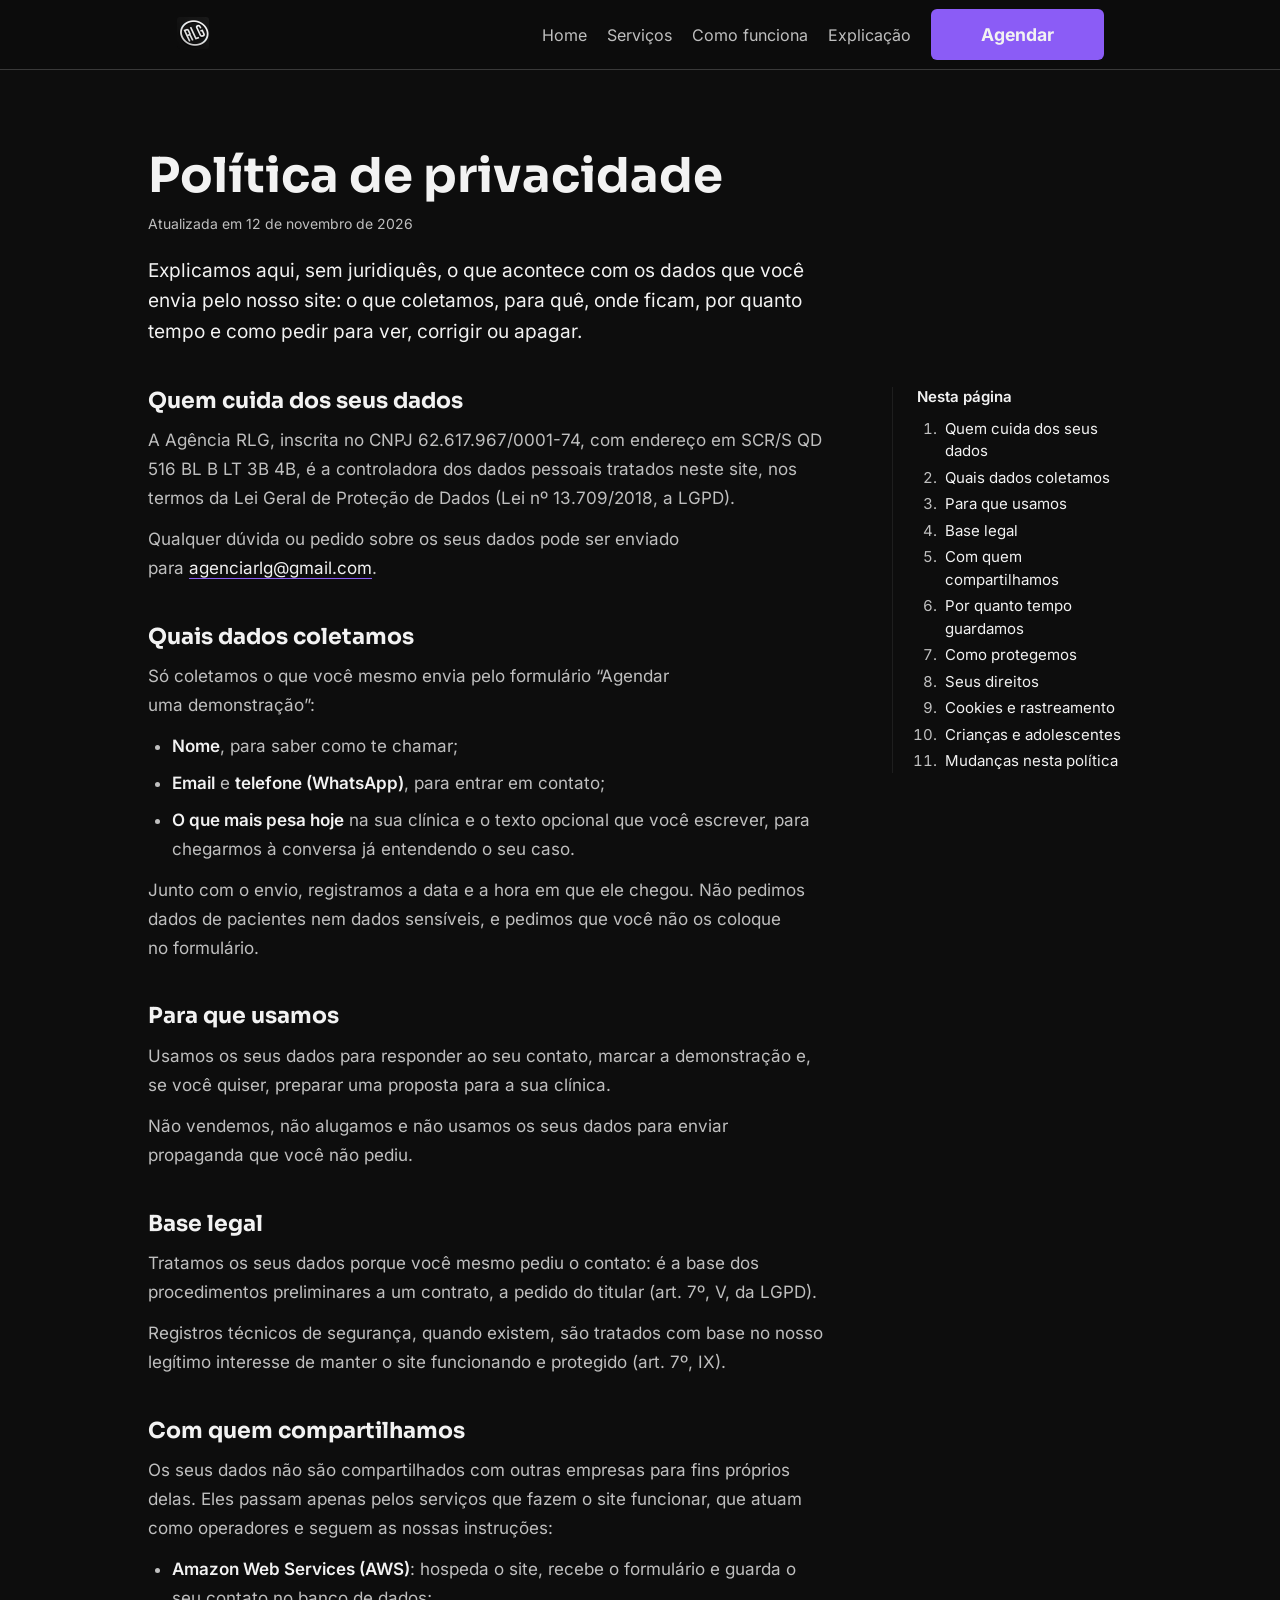
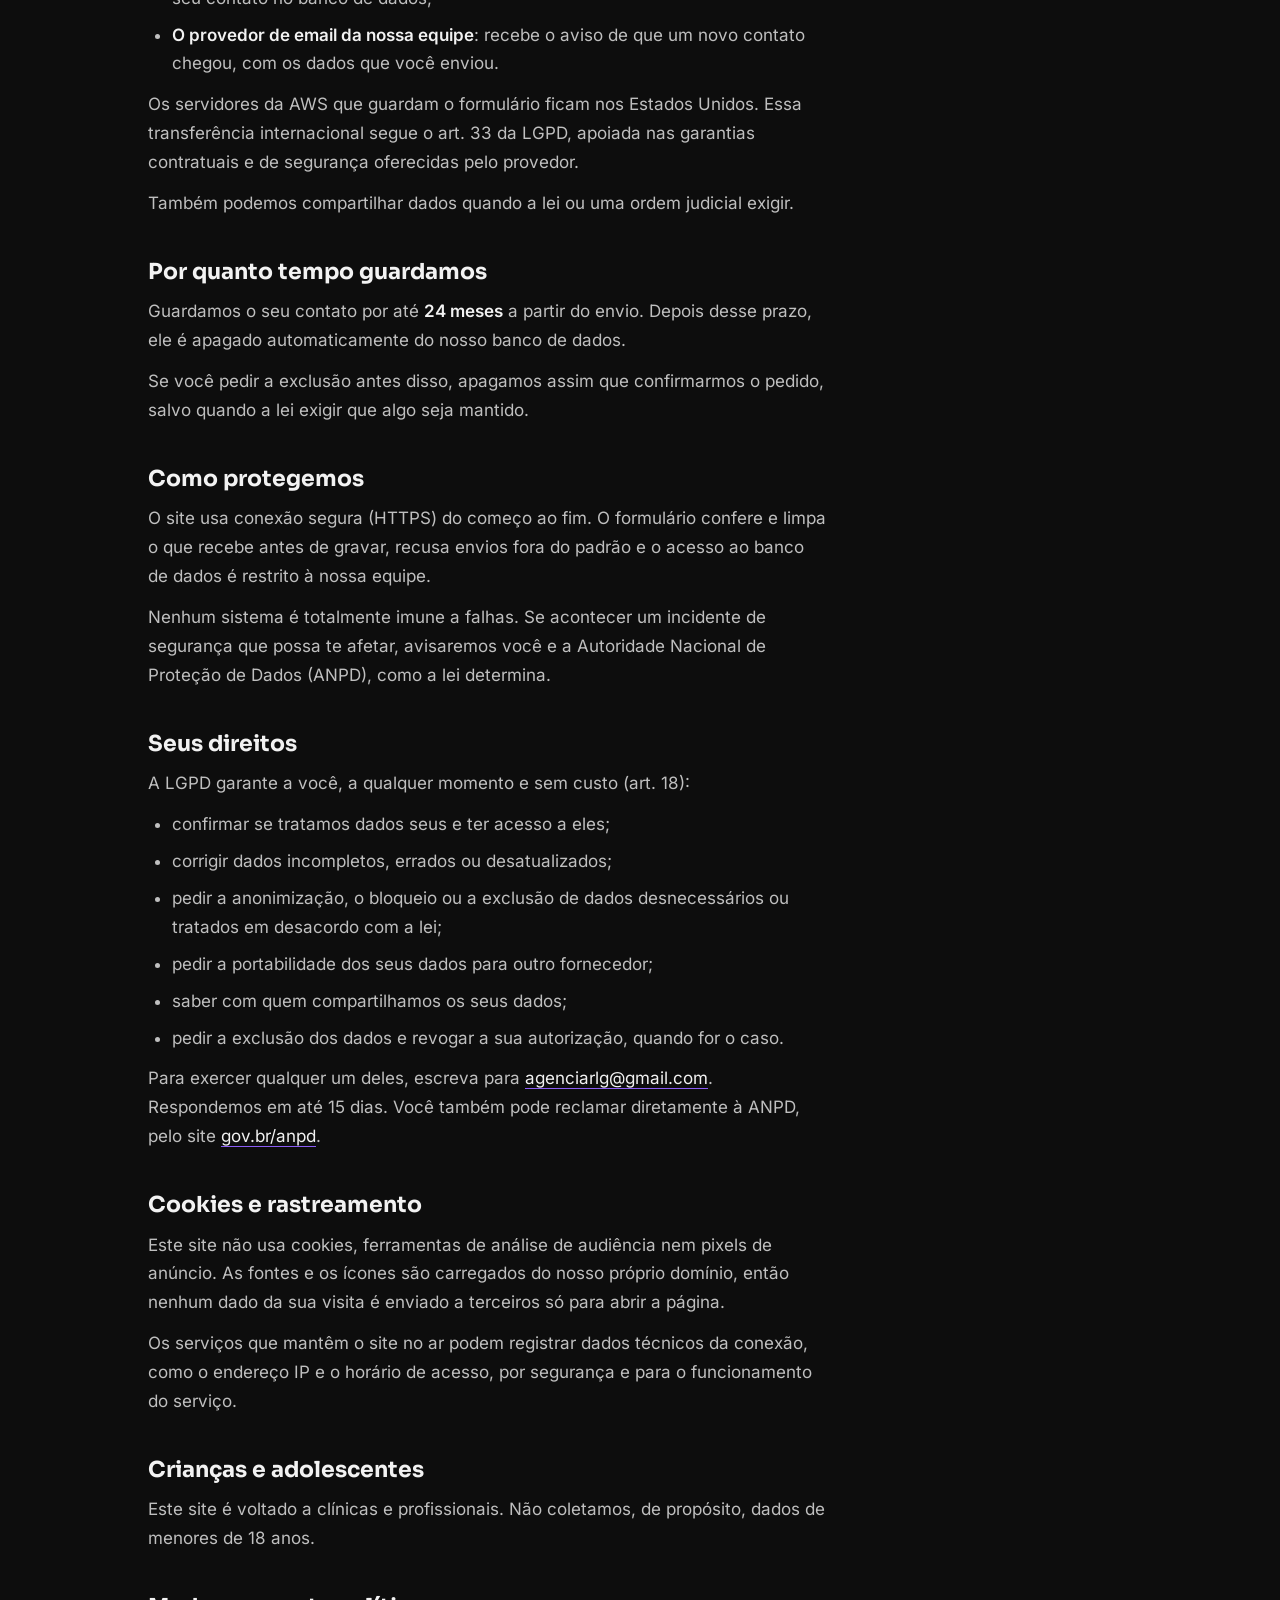
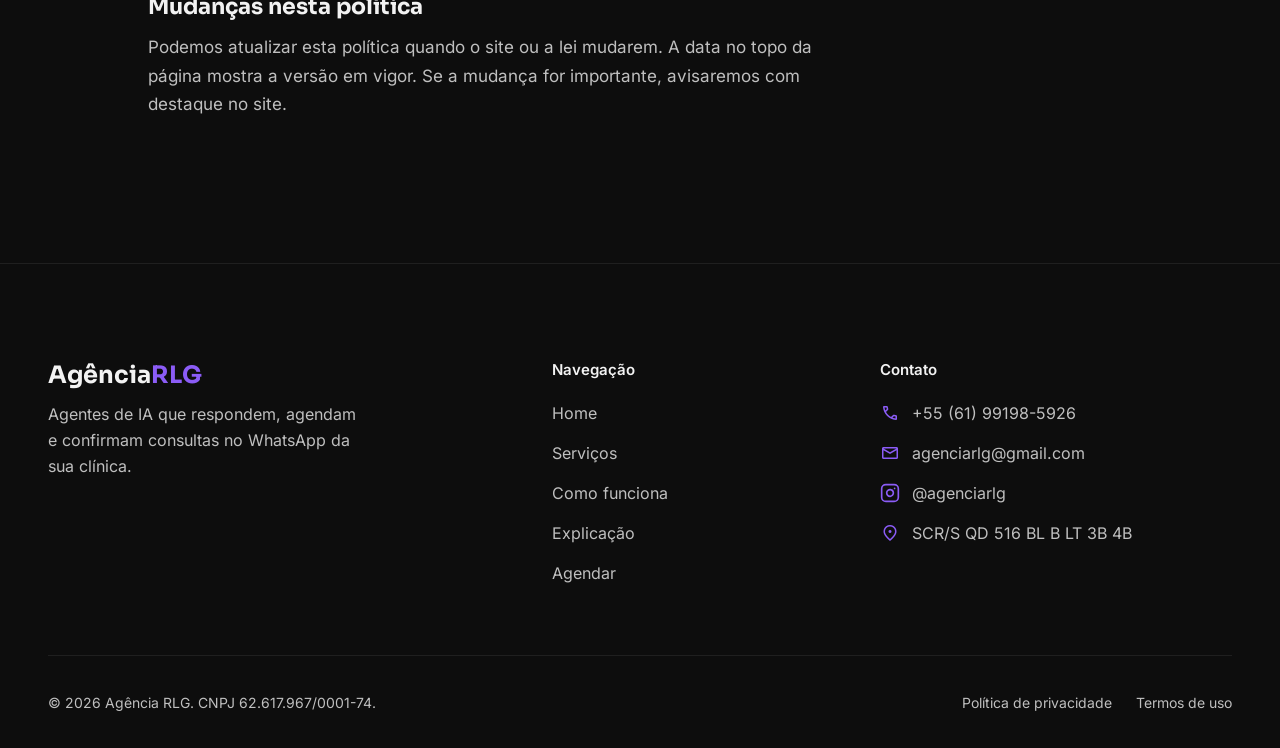
==== privacidade.html @ 0df40e10 "feat: rodape novo, paginas de privacidade e termos (LGPD) e fontes no proprio site - Rodape em estil" ====
<!DOCTYPE html>
<html lang="pt-br">
<head>
    <meta charset="UTF-8">
    <meta name="viewport" content="width=device-width, initial-scale=1.0">
    <title>Política de privacidade | Agência RLG</title>
    <meta name="description" content="Como a Agência RLG coleta, usa, guarda e protege os dados enviados pelo formulário do site, e como exercer os seus direitos pela LGPD.">
    <link rel="stylesheet" href="estilos/style.css">
    <link rel="stylesheet" href="estilos/telaGrande.css" media="screen">
    <link rel="stylesheet" href="estilos/rodape.css">
    <link rel="stylesheet" href="estilos/legal.css">
    <link rel="shortcut icon" href="imagens-provisorias/favicon.ico" type="image/x-icon">
    <link rel="preload" href="fontes/inter-latin.woff2" as="font" type="font/woff2" crossorigin>
    <link rel="stylesheet" href="estilos/fontes.css">
</head>
<body>
    <header>
        <nav>
            <a href="index.html#home" aria-label="Agência RLG, voltar ao início"><img src="imagens-provisorias/favicon-32x32.png" alt="Logo RLG" id="logo"></a>

            <button id="btn-menu" aria-label="Abrir Menu">
                <span class="linha"></span>
                <span class="linha"></span>
                <span class="linha"></span>
            </button>

            <ul id="menu-links">
                <img src="imagens-provisorias/favicon-32x32.png" alt="Logo RLG Menu" id="logo-menu">

                <li><a href="index.html#home">Home</a></li>
                <li><a href="index.html#servicos">Serviços</a></li>
                <li><a href="index.html#como-funciona">Como funciona</a></li>
                <li><a href="index.html#explicacao">Explicação</a></li>
                <li><a href="index.html#call" class="ctf">Agendar</a></li>
            </ul>
        </nav>
    </header>

    <main class="legal">
        <article class="legal-inner">
            <div class="legal-cabecalho">
                <h1>Política de privacidade</h1>
                <p class="legal-data">Atualizada em <time datetime="2026-11-12">12 de novembro de 2026</time></p>
                <p class="legal-intro">Explicamos aqui, sem juridiquês, o que acontece com os dados que você envia pelo nosso site: o que coletamos, para quê, onde ficam, por quanto tempo e como pedir para ver, corrigir ou apagar.</p>
            </div>

            <div class="legal-sumario" role="navigation" aria-label="Nesta página">
                <h2>Nesta página</h2>
                <ol>
                        <li><a href="#quem-somos">Quem cuida dos seus dados</a></li>
                        <li><a href="#dados">Quais dados coletamos</a></li>
                        <li><a href="#uso">Para que usamos</a></li>
                        <li><a href="#base-legal">Base legal</a></li>
                        <li><a href="#compartilhamento">Com quem compartilhamos</a></li>
                        <li><a href="#retencao">Por quanto tempo guardamos</a></li>
                        <li><a href="#seguranca">Como protegemos</a></li>
                        <li><a href="#direitos">Seus direitos</a></li>
                        <li><a href="#cookies">Cookies e rastreamento</a></li>
                        <li><a href="#menores">Crianças e adolescentes</a></li>
                        <li><a href="#mudancas">Mudanças nesta política</a></li>
                </ol>
            </div>

            <div class="legal-corpo">
                <section id="quem-somos" class="legal-secao">
                    <h2>Quem cuida dos seus dados</h2>
                    <p>A Agência RLG, inscrita no CNPJ 62.617.967/0001-74, com endereço em SCR/S QD 516 BL B LT 3B 4B, é a controladora dos dados pessoais tratados neste site, nos termos da Lei Geral de Proteção de Dados (Lei nº 13.709/2018, a LGPD).</p>
                    <p>Qualquer dúvida ou pedido sobre os seus dados pode ser enviado para <a href="mailto:agenciarlg@gmail.com">agenciarlg@gmail.com</a>.</p>
                </section>

                <section id="dados" class="legal-secao">
                    <h2>Quais dados coletamos</h2>
                    <p>Só coletamos o que você mesmo envia pelo formulário “Agendar uma demonstração”:</p>
                    <ul>
                        <li><strong>Nome</strong>, para saber como te chamar;</li>
                        <li><strong>Email</strong> e <strong>telefone (WhatsApp)</strong>, para entrar em contato;</li>
                        <li><strong>O que mais pesa hoje</strong> na sua clínica e o texto opcional que você escrever, para chegarmos à conversa já entendendo o seu caso.</li>
                    </ul>
                    <p>Junto com o envio, registramos a data e a hora em que ele chegou. Não pedimos dados de pacientes nem dados sensíveis, e pedimos que você não os coloque no formulário.</p>
                </section>

                <section id="uso" class="legal-secao">
                    <h2>Para que usamos</h2>
                    <p>Usamos os seus dados para responder ao seu contato, marcar a demonstração e, se você quiser, preparar uma proposta para a sua clínica.</p>
                    <p>Não vendemos, não alugamos e não usamos os seus dados para enviar propaganda que você não pediu.</p>
                </section>

                <section id="base-legal" class="legal-secao">
                    <h2>Base legal</h2>
                    <p>Tratamos os seus dados porque você mesmo pediu o contato: é a base dos procedimentos preliminares a um contrato, a pedido do titular (art. 7º, V, da LGPD).</p>
                    <p>Registros técnicos de segurança, quando existem, são tratados com base no nosso legítimo interesse de manter o site funcionando e protegido (art. 7º, IX).</p>
                </section>

                <section id="compartilhamento" class="legal-secao">
                    <h2>Com quem compartilhamos</h2>
                    <p>Os seus dados não são compartilhados com outras empresas para fins próprios delas. Eles passam apenas pelos serviços que fazem o site funcionar, que atuam como operadores e seguem as nossas instruções:</p>
                    <ul>
                        <li><strong>Amazon Web Services (AWS)</strong>: hospeda o site, recebe o formulário e guarda o seu contato no banco de dados;</li>
                        <li><strong>O provedor de email da nossa equipe</strong>: recebe o aviso de que um novo contato chegou, com os dados que você enviou.</li>
                    </ul>
                    <p>Os servidores da AWS que guardam o formulário ficam nos Estados Unidos. Essa transferência internacional segue o art. 33 da LGPD, apoiada nas garantias contratuais e de segurança oferecidas pelo provedor.</p>
                    <p>Também podemos compartilhar dados quando a lei ou uma ordem judicial exigir.</p>
                </section>

                <section id="retencao" class="legal-secao">
                    <h2>Por quanto tempo guardamos</h2>
                    <p>Guardamos o seu contato por até <strong>24 meses</strong> a partir do envio. Depois desse prazo, ele é apagado automaticamente do nosso banco de dados.</p>
                    <p>Se você pedir a exclusão antes disso, apagamos assim que confirmarmos o pedido, salvo quando a lei exigir que algo seja mantido.</p>
                </section>

                <section id="seguranca" class="legal-secao">
                    <h2>Como protegemos</h2>
                    <p>O site usa conexão segura (HTTPS) do começo ao fim. O formulário confere e limpa o que recebe antes de gravar, recusa envios fora do padrão e o acesso ao banco de dados é restrito à nossa equipe.</p>
                    <p>Nenhum sistema é totalmente imune a falhas. Se acontecer um incidente de segurança que possa te afetar, avisaremos você e a Autoridade Nacional de Proteção de Dados (ANPD), como a lei determina.</p>
                </section>

                <section id="direitos" class="legal-secao">
                    <h2>Seus direitos</h2>
                    <p>A LGPD garante a você, a qualquer momento e sem custo (art. 18):</p>
                    <ul>
                        <li>confirmar se tratamos dados seus e ter acesso a eles;</li>
                        <li>corrigir dados incompletos, errados ou desatualizados;</li>
                        <li>pedir a anonimização, o bloqueio ou a exclusão de dados desnecessários ou tratados em desacordo com a lei;</li>
                        <li>pedir a portabilidade dos seus dados para outro fornecedor;</li>
                        <li>saber com quem compartilhamos os seus dados;</li>
                        <li>pedir a exclusão dos dados e revogar a sua autorização, quando for o caso.</li>
                    </ul>
                    <p>Para exercer qualquer um deles, escreva para <a href="mailto:agenciarlg@gmail.com">agenciarlg@gmail.com</a>. Respondemos em até 15 dias. Você também pode reclamar diretamente à ANPD, pelo site <a href="https://www.gov.br/anpd" target="_blank" rel="noopener noreferrer">gov.br/anpd</a>.</p>
                </section>

                <section id="cookies" class="legal-secao">
                    <h2>Cookies e rastreamento</h2>
                    <p>Este site não usa cookies, ferramentas de análise de audiência nem pixels de anúncio. As fontes e os ícones são carregados do nosso próprio domínio, então nenhum dado da sua visita é enviado a terceiros só para abrir a página.</p>
                    <p>Os serviços que mantêm o site no ar podem registrar dados técnicos da conexão, como o endereço IP e o horário de acesso, por segurança e para o funcionamento do serviço.</p>
                </section>

                <section id="menores" class="legal-secao">
                    <h2>Crianças e adolescentes</h2>
                    <p>Este site é voltado a clínicas e profissionais. Não coletamos, de propósito, dados de menores de 18 anos.</p>
                </section>

                <section id="mudancas" class="legal-secao">
                    <h2>Mudanças nesta política</h2>
                    <p>Podemos atualizar esta política quando o site ou a lei mudarem. A data no topo da página mostra a versão em vigor. Se a mudança for importante, avisaremos com destaque no site.</p>
                </section>
            </div>
        </article>
    </main>

    <footer class="rodape">
        <div class="rodape-inner">
            <div class="rodape-marca">
                <a href="index.html#home" class="rodape-logo" aria-label="Agência RLG, voltar ao início">Agência<span>RLG</span></a>
                <p>Agentes de IA que respondem, agendam e confirmam consultas no WhatsApp da sua clínica.</p>
            </div>

            <div class="rodape-coluna" role="navigation" aria-label="Seções do site">
                <h2 class="rodape-rotulo">Navegação</h2>
                <ul>
                    <li><a href="index.html#home">Home</a></li>
                    <li><a href="index.html#servicos">Serviços</a></li>
                    <li><a href="index.html#como-funciona">Como funciona</a></li>
                    <li><a href="index.html#explicacao">Explicação</a></li>
                    <li><a href="index.html#call">Agendar</a></li>
                </ul>
            </div>

            <div class="rodape-coluna">
                <h2 class="rodape-rotulo">Contato</h2>
                <ul class="rodape-contato">
                    <li>
                        <span class="material-symbols-outlined" aria-hidden="true">call</span>
                        <a href="tel:+5561991985926">+55 (61) 99198-5926</a>
                    </li>
                    <li>
                        <span class="material-symbols-outlined" aria-hidden="true">mail</span>
                        <a href="mailto:agenciarlg@gmail.com">agenciarlg@gmail.com</a>
                    </li>
                    <li>
                        <svg class="rodape-icone-svg" aria-hidden="true" xmlns="http://www.w3.org/2000/svg" width="20" height="20" viewBox="0 0 24 24" fill="none" stroke="currentColor" stroke-width="2" stroke-linecap="round" stroke-linejoin="round">
                            <rect x="2" y="2" width="20" height="20" rx="5" ry="5"></rect>
                            <path d="M16 11.37A4 4 0 1 1 12.63 8 4 4 0 0 1 16 11.37z"></path>
                            <line x1="17.5" y1="6.5" x2="17.51" y2="6.5"></line>
                        </svg>
                        <a href="https://www.instagram.com/agenciarlg" target="_blank" rel="noopener noreferrer">@agenciarlg</a>
                    </li>
                    <li>
                        <span class="material-symbols-outlined" aria-hidden="true">location_on</span>
                        <span>SCR/S QD 516 BL B LT 3B 4B</span>
                    </li>
                </ul>
            </div>
        </div>

        <div class="rodape-base">
            <p>&copy; 2026 Agência RLG. CNPJ 62.617.967/0001-74.</p>
            <ul class="rodape-legal">
                <li><a href="privacidade.html">Política de privacidade</a></li>
                <li><a href="termos.html">Termos de uso</a></li>
            </ul>
        </div>
    </footer>

    <script src="scripts/script.js"></script>
</body>
</html>
---- estilos/style.css ----
@charset 'UTF-8';

:root {

    --cor-1: #0D0D0D;
    --cor-2: #F2F2F2;
    --cor-3: #BFBFBF;
    --cor-detalhe: #8B5CF6;
    --cor-hover: #9064f7;
    --cor-sub-detalhe: #3B82F6;
    --cor-nav: #0d0d0dbe;
    --cor-vidro: rgba(242, 242, 242, 0.1);
    --cor-vidro-hover: rgba(242, 242, 242, 0.2);
    --cor-superficie: #161616;
    --cor-superficie-2: #232323;
    --cor-borda: rgba(242, 242, 242, 0.08);
    --cor-detalhe-suave: color-mix(in srgb, var(--cor-detalhe) 28%, var(--cor-superficie));
    --sombra-card: 0 18px 40px rgba(0, 0, 0, 0.45);
    --cor-grade: color-mix(in srgb, var(--cor-detalhe) 55%, transparent);
    --cor-brilho: color-mix(in srgb, var(--cor-detalhe) 22%, transparent);
    --cor-trilha: rgba(242, 242, 242, 0.14);
    --cor-perigo: #F87171;
    --cor-vidro-escuro: rgba(13, 13, 13, 0.55);
    --cor-vidro-escuro-hover: rgba(13, 13, 13, 0.75);

    /* Formulário do Agendar */
    --cor-campo: var(--cor-1);
    --cor-placeholder: #7A7A7A;
    --cor-chip-marcado: color-mix(in srgb, var(--cor-detalhe) 22%, var(--cor-superficie));

    /* Céu da Explicação: da noite em que a Ana fica sem resposta ao dia da revisão do mês */
    --ceu-noite-1: oklch(15% 0.035 262);
    --ceu-noite-2: oklch(28% 0.065 258);
    --ceu-madrugada-1: oklch(20% 0.03 248);
    --ceu-madrugada-2: oklch(33% 0.045 240);
    --ceu-amanhecer-1: oklch(27% 0.03 35);
    --ceu-amanhecer-2: oklch(55% 0.085 52);
    --ceu-dia-1: oklch(88% 0.02 85);
    --ceu-dia-2: oklch(78% 0.035 75);

    --fonte-titulo: 'Sora', Arial, Helvetica, sans-serif;
    --fonte-texto: 'Inter', Arial, Helvetica, sans-serif;
    --fonte-icone: 'Material Symbols Outlined';

}

* {
    margin: 0;
    padding: 0;
    box-sizing: border-box;
}

html {
    scroll-behavior: smooth;
    overflow-x: clip;
}

body {
    overflow-x: clip;
    background-color: var(--cor-1);
    font-family: 'Inter', Arial, Helvetica, sans-serif;
}

h1, h2, h3 {
    font-family: 'Sora', Arial, Helvetica, sans-serif;
}

section {
    scroll-margin-top: 70px;
}


/* Nav bar */
a {
    text-decoration: none;
    color: var(--cor-3);
}

a.ctf {
    background-color: var(--cor-detalhe);
    padding: 15px 50px;
    border-radius: 5px;
    color: var(--cor-2);
    font-weight: bold;
    transition: 0.3s;
}

a.ctf:hover {
    background-color: var(--cor-hover);
    box-shadow: 1px 0px 5px var(--cor-hover);
    color: var(--cor-2);
}

a.ctf.ativo {
    color: var(--cor-2);
    padding-bottom: 8px;
}

a.ativo {
    color: var(--cor-detalhe); 
    border-bottom: 2px solid var(--cor-detalhe); 
    padding-bottom: 5px;
}

img#logo {
    border-radius: 3px;
}

header {
    position: sticky;
    top: 0;
    z-index: 999;
}

nav {
    background-color: var(--cor-nav);

    display: flex;
    justify-content: space-between;
    align-items: center;

    padding: 0 10px;
    height: 70px;
    border-bottom: 1px solid #bfbfbf41;
}

nav ul {
    gap: 20px;
    display: flex;
    flex-direction: column;
    align-items: flex-start;
    background-color: var(--cor-1);
    position: fixed;
    top: 0;
    right: 0;
    left: auto;
    width: 75%;
    max-width: 350px;
    height: 100vh;
    padding: 80px 40px 40px 40px;
    box-shadow: -10px 0 20px rgba(0, 0, 0, 0.7);
    z-index: 1000;

    transform: translateX(100%);
    visibility: hidden;
    transition: transform 0.35s ease, visibility 0.35s ease;
}

nav li {
    list-style-type: none;
}

nav a:hover {
    color: var(--cor-hover);
    transition: 0.3s;
}

img#logo-menu {
    position: absolute; 
    top: 12px; 
    left: 40px; 
    width: 26px; 
    border-radius: 3px;
}


#btn-menu {
    position: fixed; 
    top: 23px;
    right: 20px;
    width: 30px;
    height: 24px;
    background: transparent;
    border: none;
    cursor: pointer;
    z-index: 1002;
}

#btn-menu .linha {
    position: absolute;
    left: 0;
    width: 100%;
    height: 3px;
    background-color: var(--cor-3);
    transition: all 0.3s ease-in-out;
}

#btn-menu .linha:nth-child(1) { top: 0px; }
#btn-menu .linha:nth-child(2) { top: 10px; }
#btn-menu .linha:nth-child(3) { top: 20px; }

#btn-menu.ativo-mobile .linha:nth-child(1) {
    top: 10px;
    transform: rotate(45deg);
}

#btn-menu.ativo-mobile .linha:nth-child(2) {
    opacity: 0;
}

#btn-menu.ativo-mobile .linha:nth-child(3) {
    top: 10px;
    transform: rotate(-45deg);
}


#btn-menu.ativo-mobile .linha {
    background-color: #fff;
}

nav ul.ativo-mobile {
    transform: translateX(0);
    visibility: visible;
}

nav ul li a {
    color: var(--cor-2);
    font-size: 1.1rem;
    font-weight: normal;
    position: relative;
    display: inline-block;
    transition: color 0.3s ease;
}
nav ul li a.ativo {
    color: var(--cor-detalhe);
    font-weight: bold;
}

nav ul li a.ativo::before {
    content: '';
    position: absolute;
    left: -20px;
    top: 50%;
    transform: translateY(-50%);
    width: 3px;
    height: 80%;
}

nav ul li {
    width: 100%;
    margin-bottom: 25px;
}

nav ul li:last-child {
    margin-top: auto;
    margin-bottom: 0;
}

nav ul li a.ctf {
    display: block;
    width: 100%;
    text-align: center;
    padding: 16px 0;
    border-radius: 6px;
    font-weight: bold;
    font-size: 1.1rem;
}

nav ul li a:hover {
    color: var(--cor-hover);

}

nav ul li a.ctf:hover {
    color: var(--cor-2);
}
/* Fim da nav bar! */

/* Home: os estilos da home ficam em estilos/home.css */

.titulo {
    color: var(--cor-2);
    font-weight: bold;
    font-size:xx-large;
    margin-bottom: 20px;
}

/* Como funciona: os estilos ficam em estilos/como-funciona.css */

/* Serviços: os estilos ficam em estilos/servicos.css */

/* Explicação: os estilos ficam em estilos/explicacao.css */

/* Call (Agendar): os estilos ficam em estilos/agendar.css */

/* Rodapé: os estilos ficam em estilos/rodape.css */
---- estilos/telaGrande.css ----
@charset 'UTF-8';

@media (min-width: 768px) {
    
    /* nav bar */
    #btn-menu {
        display: none;
    }

    nav {
        justify-content: space-around;
    }

    nav ul {
        display: flex;
        flex-direction: row;
        align-items: center;
        position: static;
        background-color: transparent;
        width: auto;
        max-width: none;
        height: auto;
        padding: 0;
        border: none;
        box-shadow: none;

        transform: none;
        visibility: visible;
        transition: none;
    }

    nav ul li {
        width: auto;
        margin-bottom: 0;
    }

    nav ul li:last-child {
        margin-top: 0;
    }

    nav ul li a {
        color: var(--cor-3);
        font-size: 1rem;
    }

    nav ul li a.ativo::before {
        display: none;
    }

    nav ul li a.ctf {
        display: inline-block;
        width: auto;
        padding: 15px 50px;
    }

    img#logo-menu {
        display: none;
    }

    /* home: ajustes de tela grande ficam em estilos/home.css */

    /* Como funciona: ajustes de tela grande ficam em estilos/como-funciona.css */

    /* Serviços: ajustes de tela grande ficam em estilos/servicos.css */

    /* Explicação: ajustes de tela grande ficam em estilos/explicacao.css */

    /* Call (Agendar): ajustes de tela grande ficam em estilos/agendar.css */

    /* Rodapé: ajustes de tela grande ficam em estilos/rodape.css */
}
---- estilos/rodape.css ----
/* Hallmark · redesign: full (escopo: o rodapé, igual no index.html, privacidade.html e termos.html) · theme: brand · footer: três colunas (marca, navegação, contato) sobre uma faixa de base com o CNPJ e os links legais da LGPD · os rótulos saíram das maiúsculas espaçadas (Floor 9) para a fonte do texto, um passo menor · a navegação repete a ordem do menu e ganhou a Explicação que faltava */
/* Hallmark · pre-emit critique: a frase da marca deixou o "tecnologia de ponta" genérico e diz o que a RLG faz (a mesma promessa do topo da página) · o CNPJ desceu para a faixa legal, ao lado da política de privacidade e dos termos · cores só por token, foco visível em todos os links, ícones aria-hidden */

/* =========================================================
   RODAPÉ - mobile first
   Base: celular (uma coluna). Três colunas a partir de 768px.
   ========================================================= */

.rodape {
    padding: 64px 20px 0;
    border-top: 1px solid var(--cor-borda);
    background-color: var(--cor-1);
    color: var(--cor-3);
    font-family: var(--fonte-texto);
}

.rodape-inner {
    display: grid;
    grid-template-columns: minmax(0, 1fr);
    gap: 40px;
    max-width: 1200px;
    margin-inline: auto;
}

/* ---------- Marca ---------- */

.rodape-logo {
    display: inline-block;
    margin-bottom: 12px;
    font-family: var(--fonte-titulo);
    font-size: 1.5rem;
    font-weight: 700;
    color: var(--cor-2);
}

.rodape-logo span {
    color: var(--cor-detalhe);
}

.rodape-marca p {
    max-width: 36ch;
    color: var(--cor-3);
    font-size: 1rem;
    line-height: 1.6;
    text-wrap: pretty;
}

/* ---------- Colunas ---------- */

.rodape-rotulo {
    margin-bottom: 16px;
    font-family: var(--fonte-texto);
    color: var(--cor-2);
    font-size: 0.9375rem;
    font-weight: 600;
}

.rodape-coluna ul,
.rodape-legal {
    list-style: none;
}

.rodape-coluna ul {
    display: grid;
    gap: 4px;
}

.rodape-coluna li {
    display: flex;
    align-items: center;
    gap: 12px;
    min-height: 36px;
    color: var(--cor-3);
    font-size: 1rem;
    overflow-wrap: anywhere;
}

.rodape-contato .material-symbols-outlined,
.rodape-icone-svg {
    flex-shrink: 0;
    color: var(--cor-detalhe);
    font-size: 1.25rem;
}

/* ---------- Links ---------- */

.rodape a {
    color: var(--cor-3);
    text-decoration: none;
    transition: color 220ms ease-out;
}

.rodape .rodape-logo {
    color: var(--cor-2);
}

.rodape a:hover {
    color: var(--cor-2);
    text-decoration: underline;
    text-underline-offset: 4px;
}

.rodape .rodape-logo:hover {
    text-decoration: none;
}

.rodape a:active {
    color: var(--cor-detalhe);
}

.rodape a:focus-visible {
    outline: 2px solid var(--cor-detalhe);
    outline-offset: 4px;
    border-radius: 4px;
    transition: none;
}

/* ---------- Faixa de base: CNPJ e links legais ---------- */

.rodape-base {
    display: flex;
    flex-wrap: wrap;
    justify-content: space-between;
    align-items: center;
    gap: 12px 24px;
    max-width: 1200px;
    margin: 48px auto 0;
    padding-block: 24px;
    border-top: 1px solid var(--cor-borda);
    font-size: 0.875rem;
}

.rodape-base p {
    color: var(--cor-3);
}

.rodape-legal {
    display: flex;
    flex-wrap: wrap;
    gap: 8px 24px;
}

.rodape-legal a {
    display: inline-flex;
    align-items: center;
    min-height: 44px;
}

/* ---------- Tablet e maiores ---------- */

@media (min-width: 768px) {
    .rodape {
        padding: 96px 48px 0;
    }

    .rodape-inner {
        grid-template-columns: minmax(0, 5fr) minmax(0, 3fr) minmax(0, 4fr);
        gap: 64px;
    }

    .rodape-base {
        margin-top: 64px;
    }
}

/* ---------- Menos movimento ---------- */

@media (prefers-reduced-motion: reduce) {
    .rodape a {
        transition: none;
    }
}
---- estilos/legal.css ----
/* Hallmark · build (escopo: privacidade.html e termos.html) · theme: brand · shape: Long Document, uma coluna de leitura de 68ch com o sumário logo abaixo do título (ao lado, fixo, a partir de 1100px) · copy: linguagem simples, sem juridiquês; fatos tirados do próprio projeto (campos do formulário, retenção de 24 meses da Lambda, AWS nos EUA, sem cookies, fontes no próprio domínio) */
/* Hallmark · pre-emit critique: página para ler, não para vender: nada de cartões, só tipografia, hairlines e o sumário · títulos de seção na fonte de título, corpo 17px com entrelinha 1.7 · links sublinhados e com foco visível · revisar com um advogado antes de publicar (o texto não substitui orientação jurídica) */

/* =========================================================
   PÁGINAS LEGAIS - mobile first
   ========================================================= */

main.legal {
    padding: 48px 20px 96px;
    background-color: var(--cor-1);
    color: var(--cor-3);
    font-family: var(--fonte-texto);
}

.legal-inner {
    display: grid;
    grid-template-columns: minmax(0, 1fr);
    gap: 40px;
    max-width: 68ch;
    margin-inline: auto;
}

/* ---------- Cabeçalho do documento ---------- */

.legal-cabecalho h1 {
    margin-bottom: 12px;
    font-family: var(--fonte-titulo);
    color: var(--cor-2);
    font-size: clamp(2rem, 1.5rem + 2.5vw, 3rem);
    line-height: 1.1;
    text-wrap: balance;
    overflow-wrap: break-word;
    min-width: 0;
}

.legal-data {
    margin-bottom: 24px;
    color: var(--cor-3);
    font-size: 0.875rem;
}

.legal-intro {
    color: var(--cor-2);
    font-size: 1.1875rem;
    line-height: 1.6;
    text-wrap: pretty;
}

/* ---------- Sumário ---------- */

.legal-sumario {
    padding-block: 24px;
    border-block: 1px solid var(--cor-borda);
}

.legal-sumario h2 {
    margin-bottom: 12px;
    font-family: var(--fonte-texto);
    color: var(--cor-2);
    font-size: 0.9375rem;
    font-weight: 600;
}

.legal-sumario ol {
    display: grid;
    gap: 4px;
    padding-left: 24px;
    color: var(--cor-3);
    font-size: 0.9375rem;
    font-variant-numeric: tabular-nums;
}

.legal-sumario li {
    padding-left: 4px;
    line-height: 1.5;
}

/* ---------- Corpo ---------- */

.legal-corpo {
    display: grid;
    gap: 40px;
}

.legal-secao h2 {
    margin-bottom: 12px;
    font-family: var(--fonte-titulo);
    color: var(--cor-2);
    font-size: 1.375rem;
    line-height: 1.25;
    text-wrap: balance;
}

.legal-secao p,
.legal-secao li {
    color: var(--cor-3);
    font-size: 1.0625rem;
    line-height: 1.7;
    text-wrap: pretty;
}

.legal-secao p + p,
.legal-secao ul + p,
.legal-secao p + ul {
    margin-top: 12px;
}

.legal-secao ul {
    display: grid;
    gap: 8px;
    padding-left: 24px;
}

.legal-secao strong {
    color: var(--cor-2);
    font-weight: 600;
}

/* ---------- Links ---------- */

.legal a {
    color: var(--cor-2);
    text-decoration: underline;
    text-decoration-color: var(--cor-detalhe);
    text-underline-offset: 4px;
    transition: color 220ms ease-out;
}

.legal a:hover {
    color: var(--cor-detalhe);
}

.legal a:active {
    color: var(--cor-hover);
}

.legal a:focus-visible {
    outline: 2px solid var(--cor-detalhe);
    outline-offset: 2px;
    border-radius: 2px;
    transition: none;
}

.legal-sumario a {
    text-decoration: none;
}

.legal-sumario a:hover {
    text-decoration: underline;
}

/* ---------- Tela grande: sumário fixo ao lado ---------- */

@media (min-width: 768px) {
    main.legal {
        padding: 80px 48px 144px;
    }
}

@media (min-width: 1100px) {
    .legal-inner {
        grid-template-columns: minmax(0, 68ch) 240px;
        grid-template-areas:
            "cabecalho ."
            "corpo sumario";
        column-gap: 64px;
        max-width: calc(68ch + 64px + 240px);
    }

    .legal-cabecalho { grid-area: cabecalho; }
    .legal-corpo { grid-area: corpo; }

    .legal-sumario {
        grid-area: sumario;
        position: sticky;
        top: 104px;
        align-self: start;
        padding-block: 0 0;
        padding-left: 24px;
        border-block: 0;
        border-left: 1px solid var(--cor-borda);
    }
}

/* ---------- Menos movimento ---------- */

@media (prefers-reduced-motion: reduce) {
    .legal a {
        transition: none;
    }
}
---- estilos/fontes.css ----
/* Hallmark · check (escopo: fontes do site) · as mesmas faces de antes (Inter no texto, Sora nos títulos, Material Symbols nos ícones), agora servidas do próprio domínio em vez do Google Fonts · font-display: swap no texto, block nos ícones (evita mostrar o nome do ícone como texto) */
/* =========================================================
   FONTES hospedadas no próprio site
   Antes vinham do Google Fonts, o que enviava o IP de cada
   visitante ao Google. Agora tudo sai do nosso domínio
   (LGPD: nenhum dado vai a terceiros só para carregar a página).

   Inter (texto) e Sora (títulos) são fontes variáveis: um
   arquivo por alfabeto cobre todos os pesos usados.
   Os ícones (Material Symbols) têm só os ícones que o site usa.
   Ícone novo? Baixe de novo com o parâmetro icon_names
   incluindo o nome dele, senão ele aparece como texto.
   ========================================================= */

/* Inter: latin-ext */
@font-face {
    font-family: 'Inter';
    font-style: normal;
    font-weight: 400 700;
    font-display: swap;
    src: url(../fontes/inter-latin-ext.woff2) format('woff2');
    unicode-range: U+0100-02BA, U+02BD-02C5, U+02C7-02CC, U+02CE-02D7, U+02DD-02FF, U+0304, U+0308, U+0329, U+1D00-1DBF, U+1E00-1E9F, U+1EF2-1EFF, U+2020, U+20A0-20AB, U+20AD-20C4, U+2113, U+2C60-2C7F, U+A720-A7FF;
}

/* Inter: latin */
@font-face {
    font-family: 'Inter';
    font-style: normal;
    font-weight: 400 700;
    font-display: swap;
    src: url(../fontes/inter-latin.woff2) format('woff2');
    unicode-range: U+0000-00FF, U+0131, U+0152-0153, U+02BB-02BC, U+02C6, U+02DA, U+02DC, U+0304, U+0308, U+0329, U+2000-206F, U+20AC, U+2122, U+2191, U+2193, U+2212, U+2215, U+FEFF, U+FFFD;
}

/* Sora: latin-ext */
@font-face {
    font-family: 'Sora';
    font-style: normal;
    font-weight: 600 800;
    font-display: swap;
    src: url(../fontes/sora-latin-ext.woff2) format('woff2');
    unicode-range: U+0100-02BA, U+02BD-02C5, U+02C7-02CC, U+02CE-02D7, U+02DD-02FF, U+0304, U+0308, U+0329, U+1D00-1DBF, U+1E00-1E9F, U+1EF2-1EFF, U+2020, U+20A0-20AB, U+20AD-20C4, U+2113, U+2C60-2C7F, U+A720-A7FF;
}

/* Sora: latin */
@font-face {
    font-family: 'Sora';
    font-style: normal;
    font-weight: 600 800;
    font-display: swap;
    src: url(../fontes/sora-latin.woff2) format('woff2');
    unicode-range: U+0000-00FF, U+0131, U+0152-0153, U+02BB-02BC, U+02C6, U+02DA, U+02DC, U+0304, U+0308, U+0329, U+2000-206F, U+20AC, U+2122, U+2191, U+2193, U+2212, U+2215, U+FEFF, U+FFFD;
}

/* Material Symbols Outlined: só os ícones usados no site */
@font-face {
    font-family: 'Material Symbols Outlined';
    font-style: normal;
    font-weight: 100 700;
    font-display: block;
    src: url(../fontes/material-symbols-outlined.woff2) format('woff2');
}

.material-symbols-outlined {
    font-family: var(--fonte-icone);
    font-weight: normal;
    font-style: normal;
    font-size: 24px;
    line-height: 1;
    letter-spacing: normal;
    text-transform: none;
    display: inline-block;
    white-space: nowrap;
    word-wrap: normal;
    direction: ltr;
}
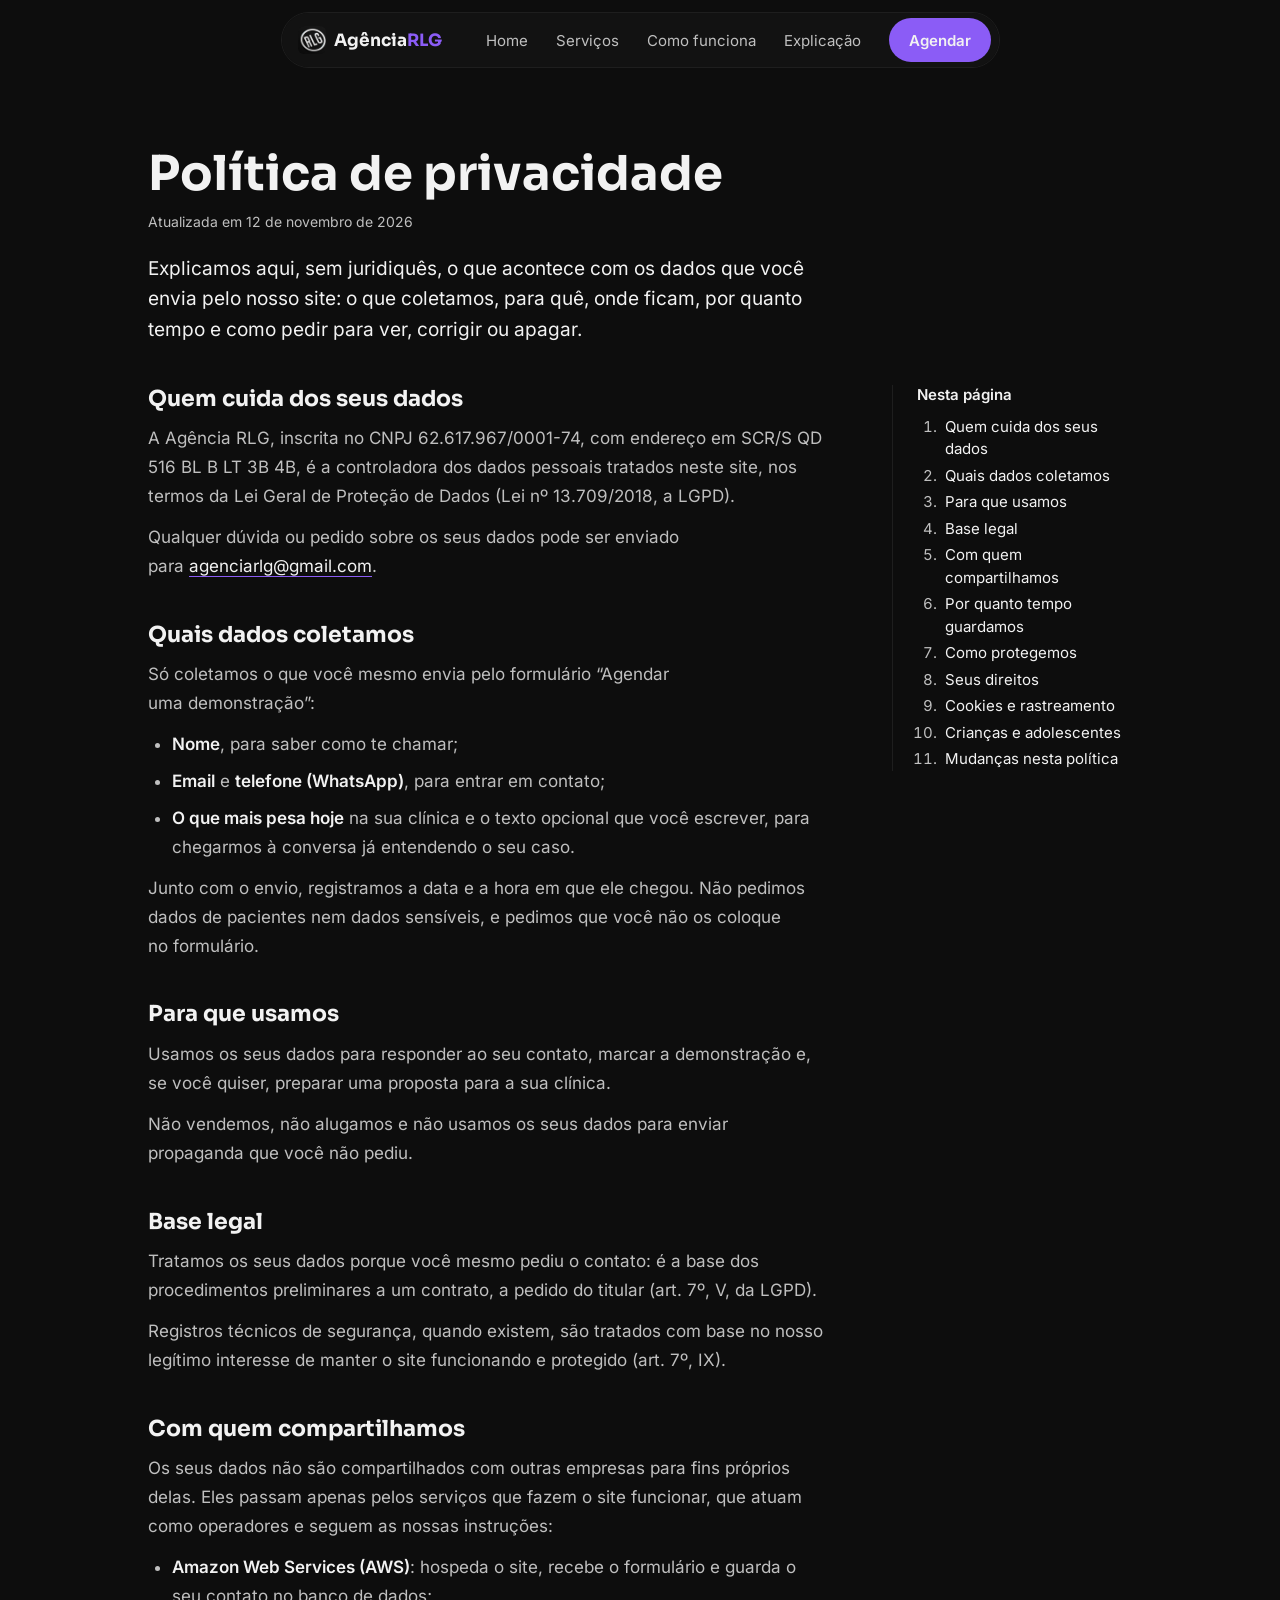
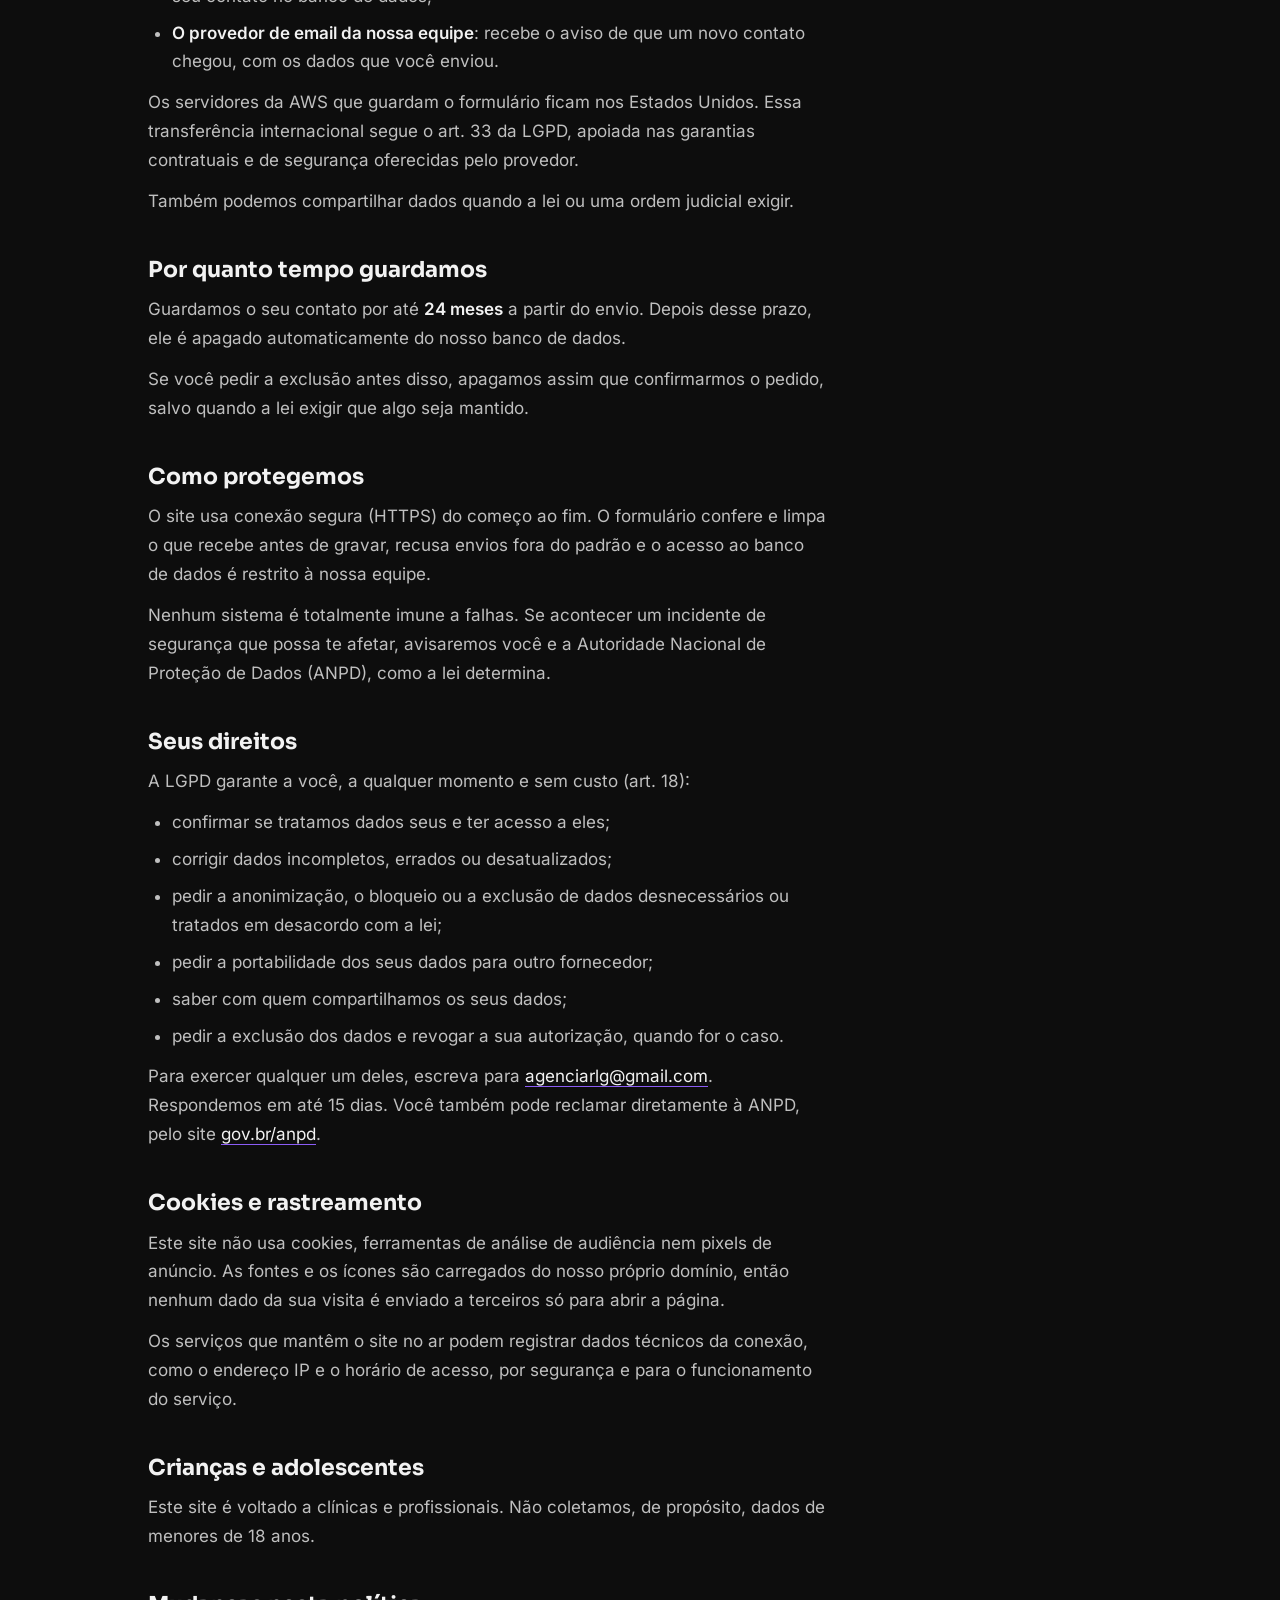
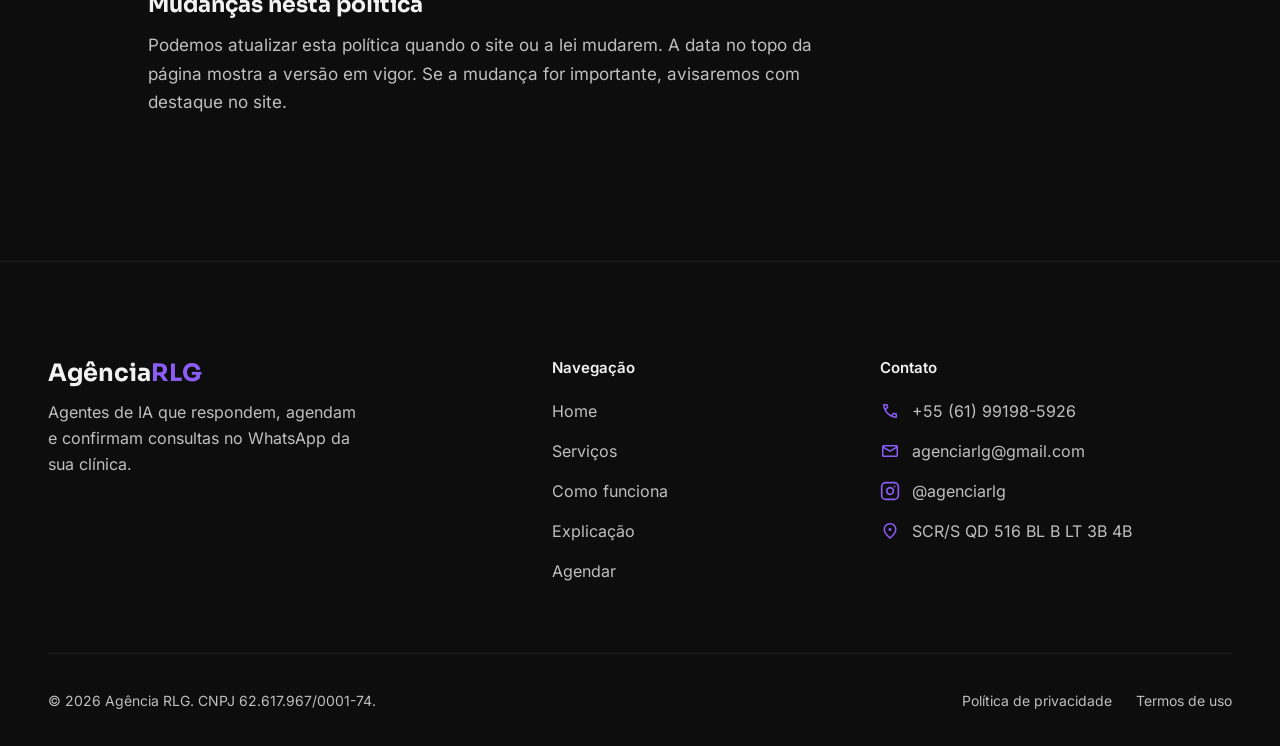
==== commit 23d08583: "feat: navbar em pilula flutuante com traco na secao ativa e gaveta acessivel - Barra em estilos/topo" ====
--- a/privacidade.html
+++ b/privacidade.html
@@ -7,6 +7,7 @@
     <meta name="description" content="Como a Agência RLG coleta, usa, guarda e protege os dados enviados pelo formulário do site, e como exercer os seus direitos pela LGPD.">
     <link rel="stylesheet" href="estilos/style.css">
     <link rel="stylesheet" href="estilos/telaGrande.css" media="screen">
+    <link rel="stylesheet" href="estilos/topo.css">
     <link rel="stylesheet" href="estilos/rodape.css">
     <link rel="stylesheet" href="estilos/legal.css">
     <link rel="shortcut icon" href="imagens-provisorias/favicon.ico" type="image/x-icon">
@@ -14,27 +15,42 @@
     <link rel="stylesheet" href="estilos/fontes.css">
 </head>
 <body>
-    <header>
-        <nav>
-            <a href="index.html#home" aria-label="Agência RLG, voltar ao início"><img src="imagens-provisorias/favicon-32x32.png" alt="Logo RLG" id="logo"></a>
-
-            <button id="btn-menu" aria-label="Abrir Menu">
+    <header class="topo">
+        <nav class="topo-pilula" aria-label="Principal">
+            <a href="index.html#home" class="topo-marca" aria-label="Agência RLG, voltar ao início">
+                <img src="imagens-provisorias/favicon-32x32.png" alt="" width="28" height="28">
+                <span class="topo-nome" aria-hidden="true">Agência<span>RLG</span></span>
+            </a>
+
+            <button id="btn-menu" class="topo-botao-menu" type="button" aria-expanded="false" aria-controls="menu-links" aria-label="Abrir menu">
                 <span class="linha"></span>
                 <span class="linha"></span>
                 <span class="linha"></span>
             </button>
 
-            <ul id="menu-links">
-                <img src="imagens-provisorias/favicon-32x32.png" alt="Logo RLG Menu" id="logo-menu">
-
-                <li><a href="index.html#home">Home</a></li>
-                <li><a href="index.html#servicos">Serviços</a></li>
-                <li><a href="index.html#como-funciona">Como funciona</a></li>
-                <li><a href="index.html#explicacao">Explicação</a></li>
-                <li><a href="index.html#call" class="ctf">Agendar</a></li>
-            </ul>
+            <div id="menu-links" class="topo-menu">
+                <ul class="topo-links">
+                    <li><a href="index.html#home">Home</a></li>
+                    <li><a href="index.html#servicos">Serviços</a></li>
+                    <li><a href="index.html#como-funciona">Como funciona</a></li>
+                    <li><a href="index.html#explicacao">Explicação</a></li>
+                </ul>
+                <span class="topo-indicador" aria-hidden="true"></span>
+
+                <a href="index.html#call" class="topo-cta">Agendar</a>
+
+                <div class="topo-contato">
+                    <p class="topo-contato-rotulo">Prefere falar direto?</p>
+                    <a href="tel:+5561991985926"><span class="material-symbols-outlined" aria-hidden="true">call</span> +55 (61) 99198-5926</a>
+                    <a href="https://www.instagram.com/agenciarlg" target="_blank" rel="noopener noreferrer">
+                        <svg aria-hidden="true" xmlns="http://www.w3.org/2000/svg" width="20" height="20" viewBox="0 0 24 24" fill="none" stroke="currentColor" stroke-width="2" stroke-linecap="round" stroke-linejoin="round"><rect x="2" y="2" width="20" height="20" rx="5" ry="5"></rect><path d="M16 11.37A4 4 0 1 1 12.63 8 4 4 0 0 1 16 11.37z"></path><line x1="17.5" y1="6.5" x2="17.51" y2="6.5"></line></svg>
+                        @agenciarlg
+                    </a>
+                </div>
+            </div>
         </nav>
     </header>
+    <div class="topo-veu" hidden></div>
 
     <main class="legal">
         <article class="legal-inner">
--- a/estilos/style.css
+++ b/estilos/style.css
@@ -22,6 +22,8 @@
     --cor-perigo: #F87171;
     --cor-vidro-escuro: rgba(13, 13, 13, 0.55);
     --cor-vidro-escuro-hover: rgba(13, 13, 13, 0.75);
+    --cor-pilula: rgba(22, 22, 22, 0.72);
+    --cor-veu: rgba(0, 0, 0, 0.6);
 
     /* Formulário do Agendar */
     --cor-campo: var(--cor-1);
@@ -66,205 +68,32 @@
 }
 
 section {
-    scroll-margin-top: 70px;
+    scroll-margin-top: 88px; /* a pílula do topo: 12px + 56px + respiro */
 }
 
 
-/* Nav bar */
+/* Links: base global */
 a {
     text-decoration: none;
     color: var(--cor-3);
 }
 
+/* Botão roxo principal (topo da página e Como funciona; cada seção ajusta o tamanho) */
 a.ctf {
     background-color: var(--cor-detalhe);
-    padding: 15px 50px;
+    padding: 16px 48px;
     border-radius: 5px;
     color: var(--cor-2);
     font-weight: bold;
-    transition: 0.3s;
+    transition: background-color 220ms ease-out;
 }
 
 a.ctf:hover {
     background-color: var(--cor-hover);
-    box-shadow: 1px 0px 5px var(--cor-hover);
     color: var(--cor-2);
 }
 
-a.ctf.ativo {
-    color: var(--cor-2);
-    padding-bottom: 8px;
-}
-
-a.ativo {
-    color: var(--cor-detalhe); 
-    border-bottom: 2px solid var(--cor-detalhe); 
-    padding-bottom: 5px;
-}
-
-img#logo {
-    border-radius: 3px;
-}
-
-header {
-    position: sticky;
-    top: 0;
-    z-index: 999;
-}
-
-nav {
-    background-color: var(--cor-nav);
-
-    display: flex;
-    justify-content: space-between;
-    align-items: center;
-
-    padding: 0 10px;
-    height: 70px;
-    border-bottom: 1px solid #bfbfbf41;
-}
-
-nav ul {
-    gap: 20px;
-    display: flex;
-    flex-direction: column;
-    align-items: flex-start;
-    background-color: var(--cor-1);
-    position: fixed;
-    top: 0;
-    right: 0;
-    left: auto;
-    width: 75%;
-    max-width: 350px;
-    height: 100vh;
-    padding: 80px 40px 40px 40px;
-    box-shadow: -10px 0 20px rgba(0, 0, 0, 0.7);
-    z-index: 1000;
-
-    transform: translateX(100%);
-    visibility: hidden;
-    transition: transform 0.35s ease, visibility 0.35s ease;
-}
-
-nav li {
-    list-style-type: none;
-}
-
-nav a:hover {
-    color: var(--cor-hover);
-    transition: 0.3s;
-}
-
-img#logo-menu {
-    position: absolute; 
-    top: 12px; 
-    left: 40px; 
-    width: 26px; 
-    border-radius: 3px;
-}
-
-
-#btn-menu {
-    position: fixed; 
-    top: 23px;
-    right: 20px;
-    width: 30px;
-    height: 24px;
-    background: transparent;
-    border: none;
-    cursor: pointer;
-    z-index: 1002;
-}
-
-#btn-menu .linha {
-    position: absolute;
-    left: 0;
-    width: 100%;
-    height: 3px;
-    background-color: var(--cor-3);
-    transition: all 0.3s ease-in-out;
-}
-
-#btn-menu .linha:nth-child(1) { top: 0px; }
-#btn-menu .linha:nth-child(2) { top: 10px; }
-#btn-menu .linha:nth-child(3) { top: 20px; }
-
-#btn-menu.ativo-mobile .linha:nth-child(1) {
-    top: 10px;
-    transform: rotate(45deg);
-}
-
-#btn-menu.ativo-mobile .linha:nth-child(2) {
-    opacity: 0;
-}
-
-#btn-menu.ativo-mobile .linha:nth-child(3) {
-    top: 10px;
-    transform: rotate(-45deg);
-}
-
-
-#btn-menu.ativo-mobile .linha {
-    background-color: #fff;
-}
-
-nav ul.ativo-mobile {
-    transform: translateX(0);
-    visibility: visible;
-}
-
-nav ul li a {
-    color: var(--cor-2);
-    font-size: 1.1rem;
-    font-weight: normal;
-    position: relative;
-    display: inline-block;
-    transition: color 0.3s ease;
-}
-nav ul li a.ativo {
-    color: var(--cor-detalhe);
-    font-weight: bold;
-}
-
-nav ul li a.ativo::before {
-    content: '';
-    position: absolute;
-    left: -20px;
-    top: 50%;
-    transform: translateY(-50%);
-    width: 3px;
-    height: 80%;
-}
-
-nav ul li {
-    width: 100%;
-    margin-bottom: 25px;
-}
-
-nav ul li:last-child {
-    margin-top: auto;
-    margin-bottom: 0;
-}
-
-nav ul li a.ctf {
-    display: block;
-    width: 100%;
-    text-align: center;
-    padding: 16px 0;
-    border-radius: 6px;
-    font-weight: bold;
-    font-size: 1.1rem;
-}
-
-nav ul li a:hover {
-    color: var(--cor-hover);
-
-}
-
-nav ul li a.ctf:hover {
-    color: var(--cor-2);
-}
-/* Fim da nav bar! */
+/* Barra de navegação: os estilos ficam em estilos/topo.css */
 
 /* Home: os estilos da home ficam em estilos/home.css */
 
--- a/estilos/telaGrande.css
+++ b/estilos/telaGrande.css
@@ -2,60 +2,7 @@
 
 @media (min-width: 768px) {
     
-    /* nav bar */
-    #btn-menu {
-        display: none;
-    }
-
-    nav {
-        justify-content: space-around;
-    }
-
-    nav ul {
-        display: flex;
-        flex-direction: row;
-        align-items: center;
-        position: static;
-        background-color: transparent;
-        width: auto;
-        max-width: none;
-        height: auto;
-        padding: 0;
-        border: none;
-        box-shadow: none;
-
-        transform: none;
-        visibility: visible;
-        transition: none;
-    }
-
-    nav ul li {
-        width: auto;
-        margin-bottom: 0;
-    }
-
-    nav ul li:last-child {
-        margin-top: 0;
-    }
-
-    nav ul li a {
-        color: var(--cor-3);
-        font-size: 1rem;
-    }
-
-    nav ul li a.ativo::before {
-        display: none;
-    }
-
-    nav ul li a.ctf {
-        display: inline-block;
-        width: auto;
-        padding: 15px 50px;
-    }
-
-    img#logo-menu {
-        display: none;
-    }
+    /* Barra de navegação: ajustes de tela grande ficam em estilos/topo.css */
 
     /* home: ajustes de tela grande ficam em estilos/home.css */
 
--- a/estilos/topo.css
+++ b/estilos/topo.css
@@ -0,0 +1,362 @@
+/* Hallmark · redesign: full (escopo: a barra de navegação, igual no index.html, privacidade.html e termos.html) · theme: brand · nav: pílula flutuante, solta 12px do topo, do tamanho do conteúdo, fundo translúcido com desfoque · a marca (ícone + AgênciaRLG, como no rodapé) leva ao início · um traço de 2px desliza até a seção ativa; o link ativo só muda de cor (nada pula) · no celular a mesma pílula abre uma gaveta com véu, contato no pé, Esc fecha e o foco fica preso nela */
+/* Hallmark · pre-emit critique: saiu a barra de largura total com space-around (logo e links fora da grade) e o botão de 52px mais pesado que o do topo da página · o desfoque fica num ::before, porque backdrop-filter na própria pílula prenderia a gaveta fixa dentro dela · só transform e opacity, tudo parado com reduced-motion · z: sticky-nav 300; véu 250 fica abaixo do topo, então a gaveta (dentro do topo) fica por cima dele */
+
+/* =========================================================
+   TOPO - mobile first
+   Base: celular e tablet (pílula com marca + botão de menu,
+   links numa gaveta). Links na pílula a partir de 900px.
+   ========================================================= */
+
+.topo {
+    position: sticky;
+    top: 0;
+    z-index: 300;
+    padding: 12px 12px 0;
+    pointer-events: none; /* o vão em volta da pílula deixa o clique passar */
+}
+
+.topo-pilula {
+    position: relative;
+    isolation: isolate;
+    display: flex;
+    align-items: center;
+    gap: 24px;
+    height: 56px;
+    max-width: 1200px;
+    margin-inline: auto;
+    padding: 0 8px 0 16px;
+    border: 1px solid var(--cor-borda);
+    border-radius: 999px;
+    font-family: var(--fonte-texto);
+    pointer-events: auto;
+}
+
+/* o vidro: no pseudo-elemento, para não prender a gaveta fixa dentro da pílula */
+.topo-pilula::before {
+    content: "";
+    position: absolute;
+    inset: 0;
+    z-index: -1;
+    border-radius: inherit;
+    background-color: var(--cor-pilula);
+    -webkit-backdrop-filter: blur(16px) saturate(140%);
+    backdrop-filter: blur(16px) saturate(140%);
+}
+
+/* ---------- Marca ---------- */
+
+.topo-marca {
+    display: inline-flex;
+    align-items: center;
+    gap: 8px;
+    min-height: 44px;
+    border-radius: 999px;
+    color: var(--cor-2);
+}
+
+.topo-marca img {
+    flex-shrink: 0;
+    border-radius: 6px;
+}
+
+.topo-nome {
+    font-family: var(--fonte-titulo);
+    font-size: 1.0625rem;
+    font-weight: 700;
+    color: var(--cor-2);
+    white-space: nowrap;
+}
+
+.topo-nome span {
+    color: var(--cor-detalhe);
+}
+
+/* ---------- Botão de menu (só no celular) ---------- */
+
+.topo-botao-menu {
+    position: relative;
+    z-index: 2; /* fica por cima da gaveta e vira o X */
+    display: grid;
+    place-items: center;
+    flex-shrink: 0;
+    width: 44px;
+    height: 44px;
+    margin-left: auto;
+    border: 0;
+    border-radius: 999px;
+    background-color: transparent;
+    cursor: pointer;
+    transition: background-color 220ms ease-out;
+}
+
+.topo-botao-menu:hover {
+    background-color: var(--cor-vidro);
+}
+
+.topo-botao-menu .linha {
+    grid-area: 1 / 1;
+    width: 20px;
+    height: 2px;
+    border-radius: 2px;
+    background-color: var(--cor-2);
+    transition: transform 250ms ease-out, opacity 150ms ease-out;
+}
+
+.topo-botao-menu .linha:nth-child(1) { transform: translateY(-6px); }
+.topo-botao-menu .linha:nth-child(3) { transform: translateY(6px); }
+
+.topo-botao-menu[aria-expanded="true"] .linha:nth-child(1) { transform: rotate(45deg); }
+.topo-botao-menu[aria-expanded="true"] .linha:nth-child(2) { opacity: 0; }
+.topo-botao-menu[aria-expanded="true"] .linha:nth-child(3) { transform: rotate(-45deg); }
+
+/* ---------- Gaveta (celular) ---------- */
+
+.topo-menu {
+    position: fixed;
+    top: 0;
+    right: 0;
+    z-index: 1;
+    display: flex;
+    flex-direction: column;
+    gap: 24px;
+    width: min(86vw, 360px);
+    height: 100dvh;
+    padding: 88px 24px 32px;
+    border-left: 1px solid var(--cor-borda);
+    background-color: var(--cor-superficie);
+    overflow-y: auto;
+    transform: translateX(100%);
+    visibility: hidden;
+    transition:
+        transform 300ms ease-out,
+        visibility 0s 300ms;
+}
+
+.topo-menu.ativo-mobile {
+    transform: none;
+    visibility: visible;
+    transition: transform 300ms ease-out, visibility 0s;
+}
+
+.topo-links {
+    display: grid;
+    list-style: none;
+}
+
+.topo-links li + li {
+    border-top: 1px solid var(--cor-borda);
+}
+
+.topo-links a {
+    display: flex;
+    align-items: center;
+    min-height: 56px;
+    color: var(--cor-2);
+    font-size: 1.25rem;
+    transition: color 220ms ease-out;
+}
+
+.topo-links a:hover,
+.topo-links a.ativo {
+    color: var(--cor-detalhe);
+}
+
+.topo-indicador {
+    display: none;
+}
+
+.topo-cta {
+    display: inline-flex;
+    align-items: center;
+    justify-content: center;
+    min-height: 52px;
+    padding: 0 24px;
+    border-radius: 999px;
+    background-color: var(--cor-detalhe);
+    color: var(--cor-2);
+    font-size: 1.0625rem;
+    font-weight: 700;
+    transition:
+        background-color 220ms ease-out,
+        transform 120ms ease-out;
+}
+
+.topo-cta:hover {
+    background-color: var(--cor-hover);
+    color: var(--cor-2);
+}
+
+.topo-cta:active {
+    transform: translateY(1px);
+}
+
+/* contato no pé da gaveta */
+.topo-contato {
+    display: grid;
+    gap: 4px;
+    margin-top: auto;
+    padding-top: 24px;
+    border-top: 1px solid var(--cor-borda);
+}
+
+.topo-contato-rotulo {
+    margin-bottom: 4px;
+    color: var(--cor-3);
+    font-size: 0.875rem;
+}
+
+.topo-contato a {
+    display: inline-flex;
+    align-items: center;
+    gap: 12px;
+    min-height: 44px;
+    color: var(--cor-2);
+    font-size: 1rem;
+}
+
+.topo-contato .material-symbols-outlined,
+.topo-contato svg {
+    flex-shrink: 0;
+    color: var(--cor-detalhe);
+    font-size: 1.25rem;
+}
+
+/* o véu atrás da gaveta: clique fecha */
+.topo-veu {
+    position: fixed;
+    inset: 0;
+    z-index: 250;
+    background-color: var(--cor-veu);
+    animation: topo-veu-entra 300ms ease-out;
+}
+
+.topo-veu[hidden] {
+    display: none;
+}
+
+@keyframes topo-veu-entra {
+    from { opacity: 0; }
+    to { opacity: 1; }
+}
+
+/* trava o scroll da página com a gaveta aberta (clip, nunca hidden: não quebra o sticky) */
+html.menu-aberto {
+    overflow: clip;
+}
+
+/* ---------- Foco ---------- */
+
+.topo a:focus-visible,
+.topo-botao-menu:focus-visible {
+    outline: 2px solid var(--cor-detalhe);
+    outline-offset: 2px;
+    transition: none;
+}
+
+.topo-cta:focus-visible {
+    outline-color: var(--cor-2);
+}
+
+/* ---------- Computador: os links na própria pílula ---------- */
+
+@media (min-width: 900px) {
+    .topo-pilula {
+        width: fit-content;
+        gap: 32px;
+    }
+
+    .topo-botao-menu,
+    .topo-contato {
+        display: none;
+    }
+
+    .topo-menu {
+        position: relative;
+        top: auto;
+        right: auto;
+        flex-direction: row;
+        align-items: center;
+        gap: 16px;
+        width: auto;
+        height: auto;
+        padding: 0;
+        border: 0;
+        background-color: transparent;
+        overflow: visible;
+        transform: none;
+        visibility: visible;
+        transition: none;
+    }
+
+    .topo-links {
+        display: flex;
+        gap: 4px;
+    }
+
+    .topo-links li + li {
+        border-top: 0;
+    }
+
+    .topo-links a {
+        min-height: 44px;
+        padding: 0 12px;
+        border-radius: 999px;
+        color: var(--cor-3);
+        font-size: 0.9375rem;
+    }
+
+    .topo-links a:hover,
+    .topo-links a.ativo {
+        color: var(--cor-2);
+    }
+
+    /* o traço: um só elemento, levado até o link ativo pelo script (--x, --w) */
+    .topo-indicador {
+        position: absolute;
+        bottom: 6px;
+        left: 0;
+        display: block;
+        width: 1px;
+        height: 2px;
+        border-radius: 2px;
+        background-color: var(--cor-detalhe);
+        transform-origin: left;
+        transform: translateX(var(--x, 0)) scaleX(var(--w, 0));
+        transition: transform 220ms ease-out;
+        pointer-events: none;
+    }
+
+    /* sem seção marcada (Home, Agendar, páginas legais): o traço encolhe até sumir */
+    .topo-menu:not([data-indicador]) .topo-indicador {
+        transform: translateX(var(--x, 0)) scaleX(0);
+    }
+
+    .topo-cta {
+        min-height: 44px;
+        padding: 0 20px;
+        font-size: 0.9375rem;
+        font-weight: 600;
+    }
+
+    .topo-veu {
+        display: none;
+    }
+}
+
+/* ---------- Menos movimento ---------- */
+
+@media (prefers-reduced-motion: reduce) {
+    .topo-menu,
+    .topo-menu.ativo-mobile,
+    .topo-botao-menu,
+    .topo-botao-menu .linha,
+    .topo-links a,
+    .topo-indicador,
+    .topo-cta {
+        transition: none;
+    }
+
+    .topo-veu {
+        animation: none;
+    }
+}
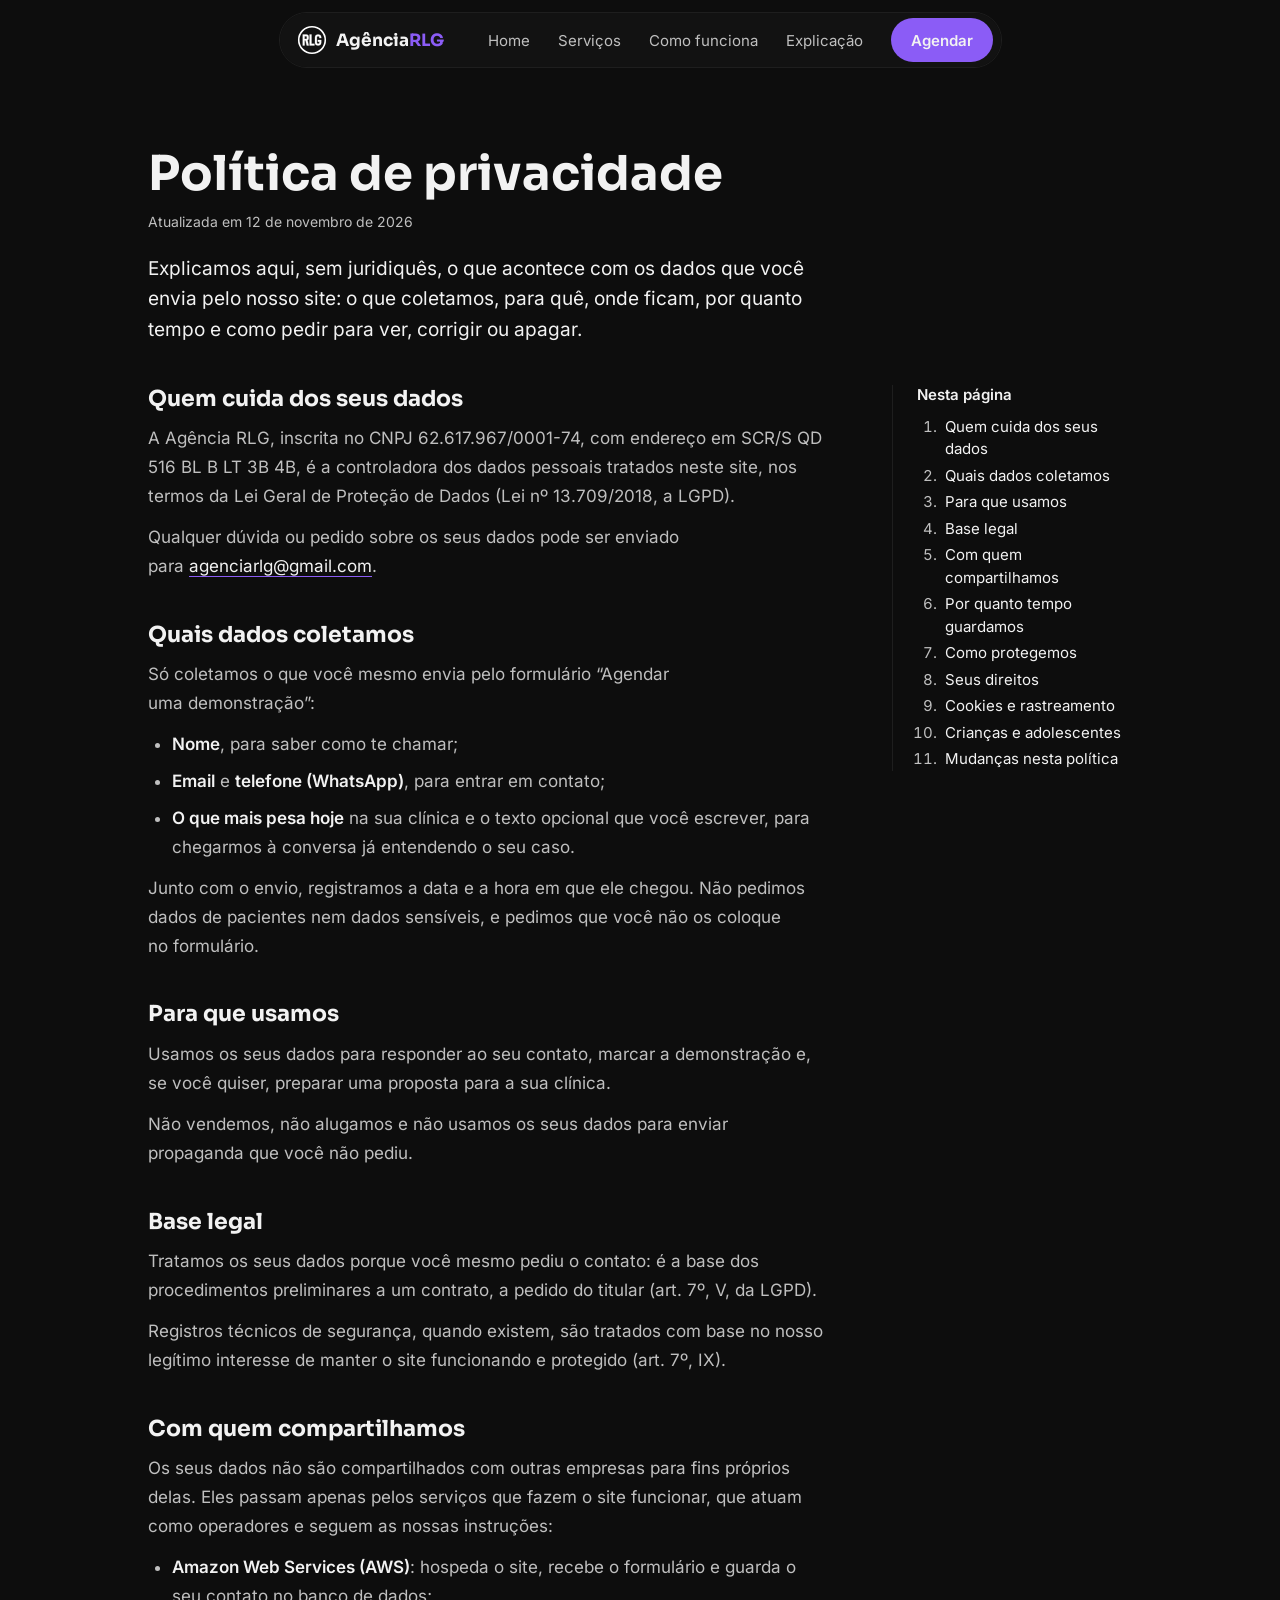
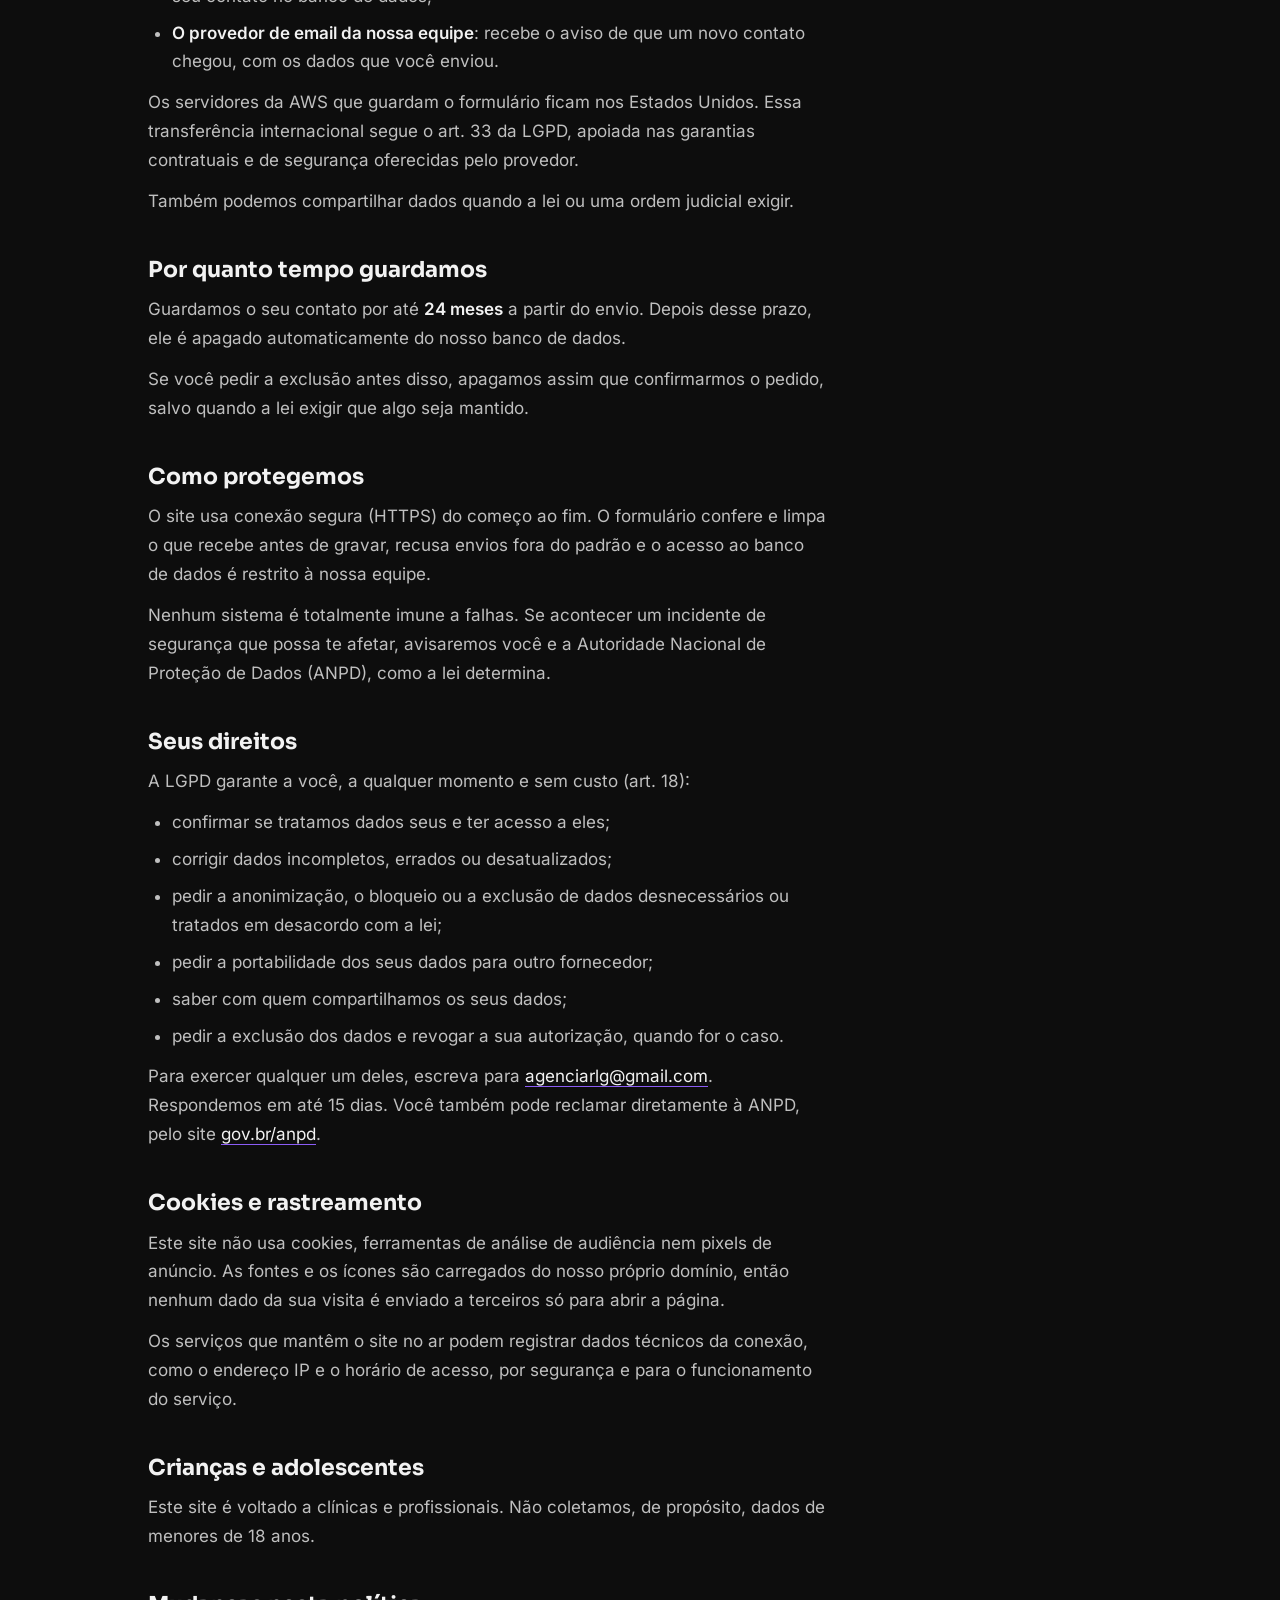
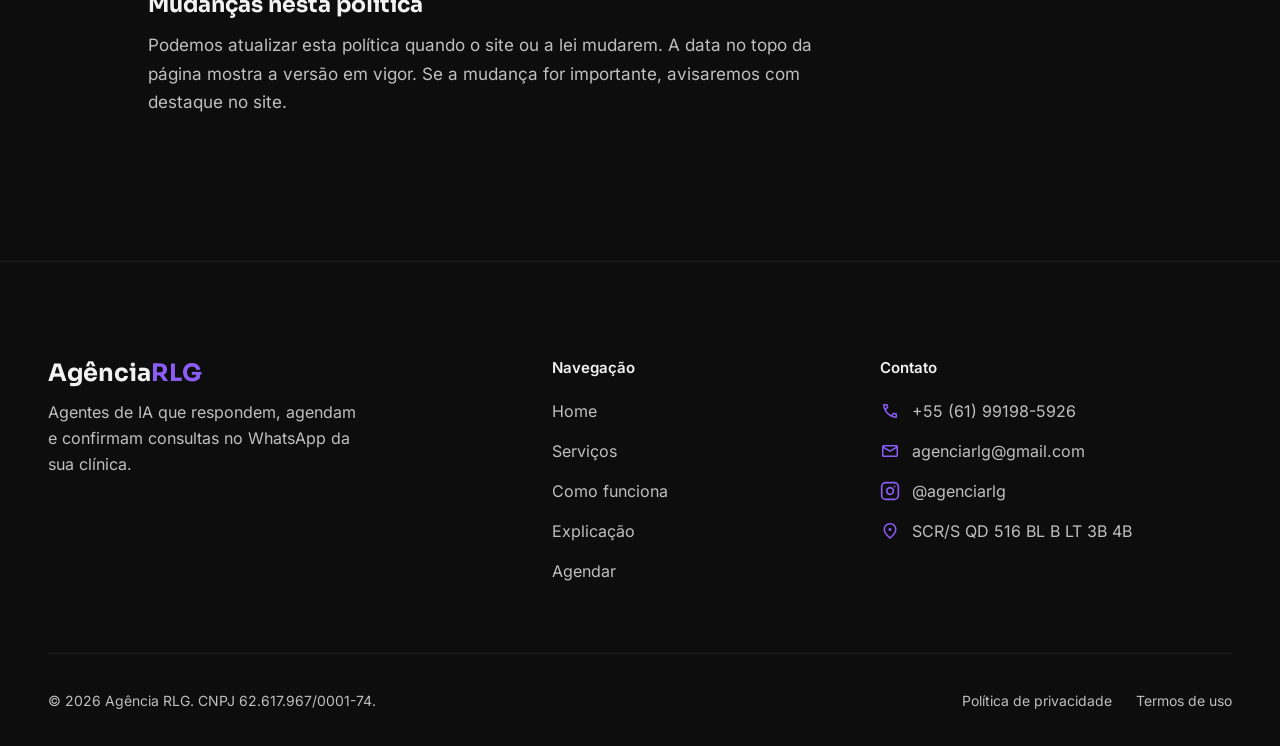
==== commit c3119e82: "feat: logos oficiais da RLG no topo, favicons, icones e previa de link - Logo RLG no circulo (imagen" ====
--- a/privacidade.html
+++ b/privacidade.html
@@ -10,7 +10,21 @@
     <link rel="stylesheet" href="estilos/topo.css">
     <link rel="stylesheet" href="estilos/rodape.css">
     <link rel="stylesheet" href="estilos/legal.css">
-    <link rel="shortcut icon" href="imagens-provisorias/favicon.ico" type="image/x-icon">
+    <link rel="icon" href="imagens/logo/favicon.ico" sizes="any">
+    <link rel="icon" href="imagens/logo/favicon.svg" type="image/svg+xml">
+    <link rel="apple-touch-icon" href="imagens/logo/apple-touch-icon.png">
+    <link rel="manifest" href="site.webmanifest">
+    <meta name="theme-color" content="#0D0D0D">
+    <meta property="og:type" content="website">
+    <meta property="og:site_name" content="Agência RLG">
+    <meta property="og:title" content="Política de privacidade | Agência RLG">
+    <meta property="og:description" content="Como a Agência RLG coleta, usa, guarda e protege os dados enviados pelo formulário do site, e como exercer os seus direitos pela LGPD.">
+    <meta property="og:url" content="https://www.agenciarlg.com/privacidade.html">
+    <meta property="og:image" content="https://www.agenciarlg.com/imagens/logo/og-image-1200x630.png">
+    <meta property="og:image:width" content="1200">
+    <meta property="og:image:height" content="630">
+    <meta property="og:image:alt" content="Logo da Agência RLG: as letras RLG dentro de um círculo">
+    <meta name="twitter:card" content="summary_large_image">
     <link rel="preload" href="fontes/inter-latin.woff2" as="font" type="font/woff2" crossorigin>
     <link rel="stylesheet" href="estilos/fontes.css">
 </head>
@@ -18,7 +32,7 @@
     <header class="topo">
         <nav class="topo-pilula" aria-label="Principal">
             <a href="index.html#home" class="topo-marca" aria-label="Agência RLG, voltar ao início">
-                <img src="imagens-provisorias/favicon-32x32.png" alt="" width="28" height="28">
+                <img src="imagens/logo/rlg-white.svg" alt="" width="32" height="32">
                 <span class="topo-nome" aria-hidden="true">Agência<span>RLG</span></span>
             </a>
 
--- a/estilos/topo.css
+++ b/estilos/topo.css
@@ -56,7 +56,7 @@
 
 .topo-marca img {
     flex-shrink: 0;
-    border-radius: 6px;
+    display: block;
 }
 
 .topo-nome {
